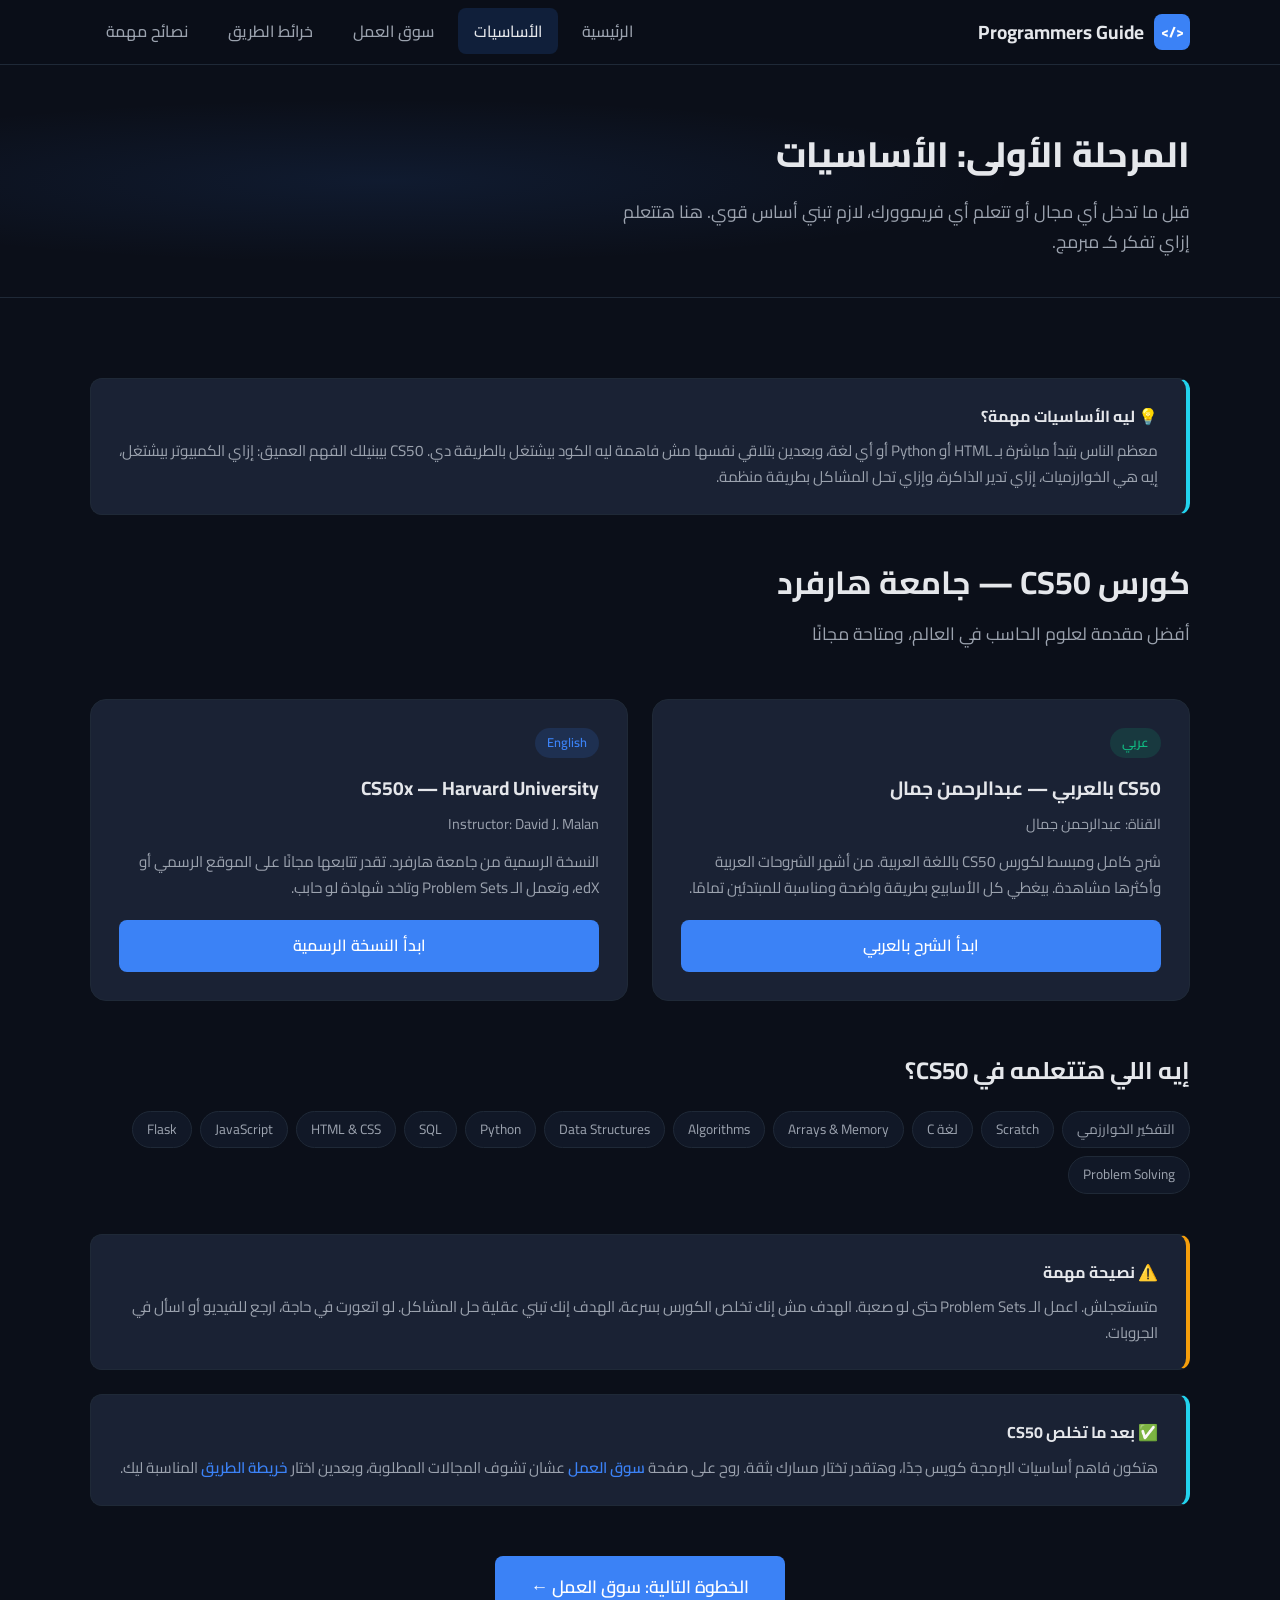
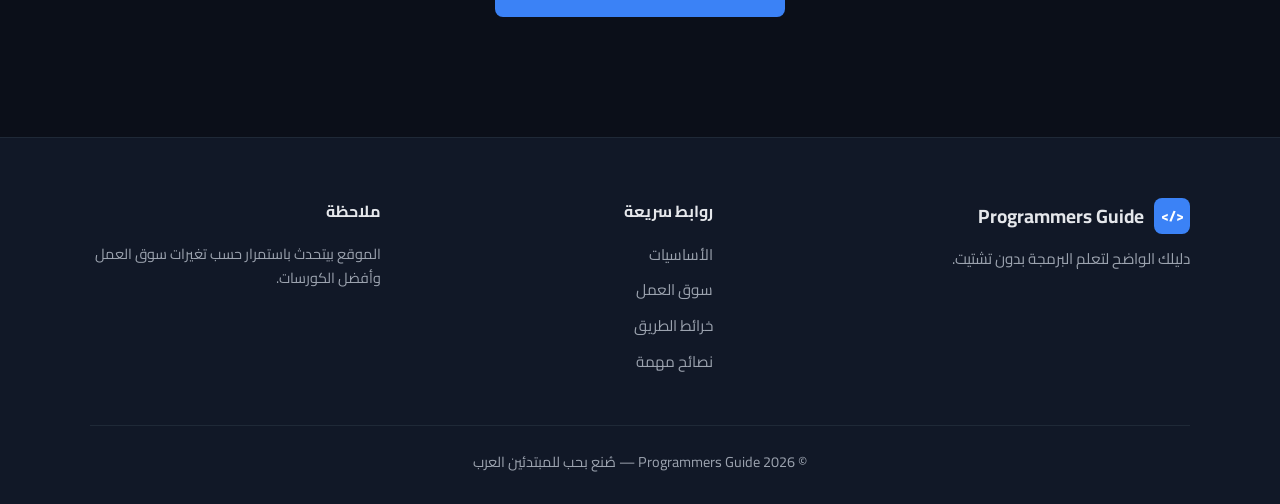
==== basics.html @ ccb194e7 "Initial commit" ====
<!DOCTYPE html>
<html lang="ar" dir="rtl">
<head>
    <meta charset="UTF-8">
    <meta name="viewport" content="width=device-width, initial-scale=1.0">
    <title>الأساسيات | Programmers Guide</title>
    <meta name="description" content="ابدأ رحلتك في البرمجة مع CS50 من جامعة هارفرد. الأساسيات اللي هتبنيلك عقلية المبرمج.">
    <link rel="stylesheet" href="css/style.css">
    <link rel="preconnect" href="https://fonts.googleapis.com">
    <link rel="preconnect" href="https://fonts.gstatic.com" crossorigin>
    <link href="https://fonts.googleapis.com/css2?family=Cairo:wght@400;500;600;700;800&display=swap" rel="stylesheet">
</head>
<body>
    <nav class="navbar">
        <div class="container nav-container">
            <a href="index.html" class="logo">
                <span class="logo-icon">&lt;/&gt;</span>
                <span>Programmers Guide</span>
            </a>
            <button class="menu-toggle" id="menuToggle" aria-label="القائمة">
                <span></span>
                <span></span>
                <span></span>
            </button>
            <ul class="nav-links" id="navLinks">
                <li><a href="index.html">الرئيسية</a></li>
                <li><a href="basics.html" class="active">الأساسيات</a></li>
                <li><a href="market.html">سوق العمل</a></li>
                <li><a href="roadmaps.html">خرائط الطريق</a></li>
                <li><a href="tips.html">نصائح مهمة</a></li>
            </ul>
        </div>
    </nav>

    <header class="page-header">
        <div class="container">
            <h1>المرحلة الأولى: الأساسيات</h1>
            <p>قبل ما تدخل أي مجال أو تتعلم أي فريموورك، لازم تبني أساس قوي. هنا هتتعلم إزاي تفكر كـ مبرمج.</p>
        </div>
    </header>

    <section class="section">
        <div class="container">
            <div class="info-box tip">
                <h4>💡 ليه الأساسيات مهمة؟</h4>
                <p>
                    معظم الناس بتبدأ مباشرة بـ HTML أو Python أو أي لغة، وبعدين بتلاقي نفسها مش فاهمة ليه الكود بيشتغل بالطريقة دي.
                    CS50 بيبنيلك الفهم العميق: إزاي الكمبيوتر بيشتغل، إيه هي الخوارزميات، إزاي تدير الذاكرة، وإزاي تحل المشاكل بطريقة منظمة.
                </p>
            </div>

            <div class="section-header" style="text-align: right; margin-top: 40px;">
                <h2>كورس CS50 — جامعة هارفرد</h2>
                <p>أفضل مقدمة لعلوم الحاسب في العالم، ومتاحة مجانًا</p>
            </div>

            <div class="courses-grid">
                <!-- Arabic Version -->
                <div class="course-card">
                    <span class="course-lang ar">عربي</span>
                    <h3>CS50 بالعربي — عبدالرحمن جمال</h3>
                    <p class="instructor">القناة: عبدالرحمن جمال</p>
                    <p>
                        شرح كامل ومبسط لكورس CS50 باللغة العربية. من أشهر الشروحات العربية وأكثرها مشاهدة.
                        بيغطي كل الأسابيع بطريقة واضحة ومناسبة للمبتدئين تمامًا.
                    </p>
                    <a href="https://www.youtube.com/playlist?list=PLknwEmKsW8OvMsFbU9zo8oJCprAsgc4LO" target="_blank" rel="noopener" class="btn btn-primary">
                        ابدأ الشرح بالعربي
                    </a>
                </div>

                <!-- English Version -->
                <div class="course-card">
                    <span class="course-lang en">English</span>
                    <h3>CS50x — Harvard University</h3>
                    <p class="instructor">Instructor: David J. Malan</p>
                    <p>
                        النسخة الرسمية من جامعة هارفرد. تقدر تتابعها مجانًا على الموقع الرسمي أو edX،
                        وتعمل الـ Problem Sets وتاخد شهادة لو حابب.
                    </p>
                    <a href="https://cs50.harvard.edu/x/" target="_blank" rel="noopener" class="btn btn-primary">
                        ابدأ النسخة الرسمية
                    </a>
                </div>
            </div>

            <div style="margin-top: 50px;">
                <h2 style="margin-bottom: 20px;">إيه اللي هتتعلمه في CS50؟</h2>
                <div class="skills-list">
                    <span class="skill-tag">التفكير الخوارزمي</span>
                    <span class="skill-tag">Scratch</span>
                    <span class="skill-tag">لغة C</span>
                    <span class="skill-tag">Arrays & Memory</span>
                    <span class="skill-tag">Algorithms</span>
                    <span class="skill-tag">Data Structures</span>
                    <span class="skill-tag">Python</span>
                    <span class="skill-tag">SQL</span>
                    <span class="skill-tag">HTML & CSS</span>
                    <span class="skill-tag">JavaScript</span>
                    <span class="skill-tag">Flask</span>
                    <span class="skill-tag">Problem Solving</span>
                </div>
            </div>

            <div class="info-box warning" style="margin-top: 40px;">
                <h4>⚠️ نصيحة مهمة</h4>
                <p>
                    متستعجلش. اعمل الـ Problem Sets حتى لو صعبة. الهدف مش إنك تخلص الكورس بسرعة، 
                    الهدف إنك تبني عقلية حل المشاكل. لو اتعورت في حاجة، ارجع للفيديو أو اسأل في الجروبات.
                </p>
            </div>

            <div class="info-box tip" style="margin-top: 20px;">
                <h4>✅ بعد ما تخلص CS50</h4>
                <p>
                    هتكون فاهم أساسيات البرمجة كويس جدًا، وهتقدر تختار مسارك بثقة.
                    روح على صفحة <a href="market.html" style="color: var(--primary); font-weight: 600;">سوق العمل</a> 
                    عشان تشوف المجالات المطلوبة، وبعدين اختار 
                    <a href="roadmaps.html" style="color: var(--primary); font-weight: 600;">خريطة الطريق</a> المناسبة ليك.
                </p>
            </div>

            <div class="center-btn" style="margin-top: 50px;">
                <a href="market.html" class="btn btn-primary btn-lg">الخطوة التالية: سوق العمل ←</a>
            </div>
        </div>
    </section>

    <footer class="footer">
        <div class="container">
            <div class="footer-content">
                <div class="footer-brand">
                    <a href="index.html" class="logo">
                        <span class="logo-icon">&lt;/&gt;</span>
                        <span>Programmers Guide</span>
                    </a>
                    <p>دليلك الواضح لتعلم البرمجة بدون تشتيت.</p>
                </div>
                <div class="footer-links">
                    <h4>روابط سريعة</h4>
                    <ul>
                        <li><a href="basics.html">الأساسيات</a></li>
                        <li><a href="market.html">سوق العمل</a></li>
                        <li><a href="roadmaps.html">خرائط الطريق</a></li>
                        <li><a href="tips.html">نصائح مهمة</a></li>
                    </ul>
                </div>
                <div class="footer-note">
                    <h4>ملاحظة</h4>
                    <p>الموقع بيتحدث باستمرار حسب تغيرات سوق العمل وأفضل الكورسات.</p>
                </div>
            </div>
            <div class="footer-bottom">
                <p>© 2026 Programmers Guide — صُنع بحب للمبتدئين العرب</p>
            </div>
        </div>
    </footer>

    <script src="js/main.js"></script>
</body>
</html>
---- css/style.css ----
/* ===== Reset & Base ===== */
*,
*::before,
*::after {
    margin: 0;
    padding: 0;
    box-sizing: border-box;
}

:root {
    --bg: #0b0f19;
    --bg-soft: #111827;
    --bg-card: #1a2234;
    --bg-card-hover: #1f2a40;
    --text: #e5e7eb;
    --text-muted: #9ca3af;
    --primary: #3b82f6;
    --primary-hover: #2563eb;
    --primary-soft: rgba(59, 130, 246, 0.15);
    --accent: #22d3ee;
    --success: #10b981;
    --warning: #f59e0b;
    --border: #1f2937;
    --radius: 12px;
    --radius-lg: 16px;
    --shadow: 0 4px 24px rgba(0, 0, 0, 0.3);
    --font: 'Cairo', sans-serif;
}

html {
    scroll-behavior: smooth;
}

body {
    font-family: var(--font);
    background: var(--bg);
    color: var(--text);
    line-height: 1.7;
    min-height: 100vh;
}

a {
    text-decoration: none;
    color: inherit;
    transition: color 0.2s;
}

ul {
    list-style: none;
}

img {
    max-width: 100%;
    display: block;
}

.container {
    width: 100%;
    max-width: 1140px;
    margin: 0 auto;
    padding: 0 20px;
}

/* ===== Buttons ===== */
.btn {
    display: inline-flex;
    align-items: center;
    justify-content: center;
    gap: 8px;
    padding: 12px 28px;
    border-radius: 8px;
    font-family: var(--font);
    font-weight: 600;
    font-size: 1rem;
    border: none;
    cursor: pointer;
    transition: all 0.25s ease;
}

.btn-primary {
    background: var(--primary);
    color: #fff;
}

.btn-primary:hover {
    background: var(--primary-hover);
    transform: translateY(-2px);
    box-shadow: 0 6px 20px rgba(59, 130, 246, 0.35);
}

.btn-secondary {
    background: transparent;
    color: var(--text);
    border: 1.5px solid var(--border);
}

.btn-secondary:hover {
    border-color: var(--primary);
    color: var(--primary);
}

.btn-lg {
    padding: 16px 36px;
    font-size: 1.1rem;
}

.btn-outline {
    background: transparent;
    border: 1.5px solid var(--primary);
    color: var(--primary);
}

.btn-outline:hover {
    background: var(--primary);
    color: #fff;
}

/* ===== Navbar ===== */
.navbar {
    position: sticky;
    top: 0;
    z-index: 1000;
    background: rgba(11, 15, 25, 0.9);
    backdrop-filter: blur(12px);
    border-bottom: 1px solid var(--border);
    padding: 14px 0;
}

.nav-container {
    display: flex;
    align-items: center;
    justify-content: space-between;
}

.logo {
    display: flex;
    align-items: center;
    gap: 10px;
    font-weight: 700;
    font-size: 1.2rem;
}

.logo-icon {
    background: var(--primary);
    color: #fff;
    width: 36px;
    height: 36px;
    border-radius: 8px;
    display: flex;
    align-items: center;
    justify-content: center;
    font-size: 0.9rem;
    font-weight: 800;
}

.nav-links {
    display: flex;
    align-items: center;
    gap: 8px;
}

.nav-links a {
    padding: 8px 16px;
    border-radius: 8px;
    font-weight: 500;
    color: var(--text-muted);
    transition: all 0.2s;
}

.nav-links a:hover,
.nav-links a.active {
    color: var(--text);
    background: var(--primary-soft);
}

.menu-toggle {
    display: none;
    flex-direction: column;
    gap: 5px;
    background: none;
    border: none;
    cursor: pointer;
    padding: 6px;
}

.menu-toggle span {
    display: block;
    width: 24px;
    height: 2px;
    background: var(--text);
    border-radius: 2px;
    transition: all 0.3s;
}

/* ===== Hero ===== */
.hero {
    padding: 80px 0 100px;
    background: 
        radial-gradient(ellipse at 20% 50%, rgba(59, 130, 246, 0.12) 0%, transparent 50%),
        radial-gradient(ellipse at 80% 20%, rgba(34, 211, 238, 0.08) 0%, transparent 40%);
}

.hero-content {
    text-align: center;
    max-width: 780px;
    margin: 0 auto;
}

.hero-badge {
    display: inline-block;
    background: var(--primary-soft);
    color: var(--primary);
    padding: 6px 16px;
    border-radius: 50px;
    font-size: 0.9rem;
    font-weight: 600;
    margin-bottom: 24px;
}

.hero h1 {
    font-size: clamp(2.2rem, 5vw, 3.4rem);
    font-weight: 800;
    line-height: 1.3;
    margin-bottom: 20px;
}

.hero-desc {
    font-size: 1.15rem;
    color: var(--text-muted);
    margin-bottom: 36px;
    line-height: 1.8;
}

.hero-btns {
    display: flex;
    gap: 16px;
    justify-content: center;
    flex-wrap: wrap;
}

/* ===== Sections ===== */
.section {
    padding: 80px 0;
}

.section-header {
    text-align: center;
    margin-bottom: 50px;
}

.section-header h2 {
    font-size: 2rem;
    font-weight: 700;
    margin-bottom: 10px;
}

.section-header p {
    color: var(--text-muted);
    font-size: 1.1rem;
}

/* ===== How it works ===== */
.steps {
    display: grid;
    grid-template-columns: repeat(3, 1fr);
    gap: 24px;
}

.step-card {
    background: var(--bg-card);
    border: 1px solid var(--border);
    border-radius: var(--radius-lg);
    padding: 32px 28px;
    transition: all 0.3s;
}

.step-card:hover {
    border-color: var(--primary);
    transform: translateY(-4px);
    box-shadow: var(--shadow);
}

.step-number {
    font-size: 2rem;
    font-weight: 800;
    color: var(--primary);
    opacity: 0.5;
    margin-bottom: 16px;
}

.step-card h3 {
    font-size: 1.25rem;
    margin-bottom: 12px;
}

.step-card p {
    color: var(--text-muted);
    font-size: 0.95rem;
    margin-bottom: 20px;
}

.step-link {
    color: var(--primary);
    font-weight: 600;
    font-size: 0.95rem;
}

.step-link:hover {
    color: var(--accent);
}

/* ===== Why Section ===== */
.why-section {
    background: var(--bg-soft);
}

.why-grid {
    display: grid;
    grid-template-columns: 1.3fr 1fr;
    gap: 48px;
    align-items: center;
}

.why-content h2 {
    font-size: 1.9rem;
    margin-bottom: 32px;
}

.why-list {
    display: flex;
    flex-direction: column;
    gap: 24px;
}

.why-list li {
    display: flex;
    gap: 16px;
}

.check {
    flex-shrink: 0;
    width: 28px;
    height: 28px;
    background: rgba(16, 185, 129, 0.15);
    color: var(--success);
    border-radius: 50%;
    display: flex;
    align-items: center;
    justify-content: center;
    font-weight: 700;
    font-size: 0.9rem;
}

.why-list strong {
    display: block;
    margin-bottom: 4px;
}

.why-list p {
    color: var(--text-muted);
    font-size: 0.95rem;
}

.why-card {
    background: linear-gradient(135deg, var(--bg-card), #1e293b);
    border: 1px solid var(--border);
    border-radius: var(--radius-lg);
    padding: 40px 32px;
}

.quote p {
    font-size: 1.2rem;
    font-weight: 500;
    line-height: 1.8;
    margin-bottom: 16px;
}

.quote span {
    color: var(--text-muted);
    font-size: 0.9rem;
}

/* ===== Paths Preview ===== */
.paths-grid {
    display: grid;
    grid-template-columns: repeat(4, 1fr);
    gap: 20px;
    margin-bottom: 40px;
}

.path-card {
    background: var(--bg-card);
    border: 1px solid var(--border);
    border-radius: var(--radius);
    padding: 28px 22px;
    text-align: center;
    transition: all 0.3s;
    position: relative;
}

.path-card:hover {
    border-color: var(--primary);
    transform: translateY(-4px);
    background: var(--bg-card-hover);
}

.path-icon {
    font-size: 2.2rem;
    margin-bottom: 14px;
}

.path-card h3 {
    font-size: 1.1rem;
    margin-bottom: 6px;
}

.path-card p {
    color: var(--text-muted);
    font-size: 0.85rem;
    margin-bottom: 14px;
}

.path-tag {
    display: inline-block;
    background: var(--primary-soft);
    color: var(--primary);
    font-size: 0.75rem;
    font-weight: 600;
    padding: 4px 12px;
    border-radius: 50px;
}

.path-tag.hot {
    background: rgba(245, 158, 11, 0.15);
    color: var(--warning);
}

.center-btn {
    text-align: center;
}

/* ===== CTA ===== */
.cta-section {
    padding-top: 40px;
}

.cta-box {
    background: linear-gradient(135deg, #1e3a5f, #1a2234);
    border: 1px solid rgba(59, 130, 246, 0.3);
    border-radius: var(--radius-lg);
    padding: 60px 40px;
    text-align: center;
}

.cta-box h2 {
    font-size: 1.9rem;
    margin-bottom: 12px;
}

.cta-box p {
    color: var(--text-muted);
    margin-bottom: 28px;
    font-size: 1.1rem;
}

/* ===== Footer ===== */
.footer {
    background: var(--bg-soft);
    border-top: 1px solid var(--border);
    padding: 60px 0 30px;
    margin-top: 40px;
}

.footer-content {
    display: grid;
    grid-template-columns: 1.5fr 1fr 1fr;
    gap: 40px;
    margin-bottom: 40px;
}

.footer-brand p {
    color: var(--text-muted);
    margin-top: 12px;
    font-size: 0.95rem;
}

.footer-links h4,
.footer-note h4 {
    font-size: 1rem;
    margin-bottom: 16px;
    color: var(--text);
}

.footer-links a {
    color: var(--text-muted);
    display: block;
    margin-bottom: 10px;
    font-size: 0.95rem;
}

.footer-links a:hover {
    color: var(--primary);
}

.footer-note p {
    color: var(--text-muted);
    font-size: 0.9rem;
}

.footer-bottom {
    border-top: 1px solid var(--border);
    padding-top: 24px;
    text-align: center;
}

.footer-bottom p {
    color: var(--text-muted);
    font-size: 0.9rem;
}

/* ===== Page Header (for inner pages) ===== */
.page-header {
    padding: 60px 0 40px;
    background: 
        radial-gradient(ellipse at 30% 50%, rgba(59, 130, 246, 0.1) 0%, transparent 50%);
    border-bottom: 1px solid var(--border);
}

.page-header h1 {
    font-size: 2.2rem;
    font-weight: 800;
    margin-bottom: 12px;
}

.page-header p {
    color: var(--text-muted);
    font-size: 1.1rem;
    max-width: 600px;
}

/* ===== Course Cards ===== */
.courses-grid {
    display: grid;
    grid-template-columns: repeat(2, 1fr);
    gap: 24px;
}

.course-card {
    background: var(--bg-card);
    border: 1px solid var(--border);
    border-radius: var(--radius-lg);
    padding: 28px;
    transition: all 0.3s;
}

.course-card:hover {
    border-color: var(--primary);
}

.course-lang {
    display: inline-block;
    font-size: 0.8rem;
    font-weight: 600;
    padding: 4px 12px;
    border-radius: 50px;
    margin-bottom: 14px;
}

.course-lang.ar {
    background: rgba(16, 185, 129, 0.15);
    color: var(--success);
}

.course-lang.en {
    background: rgba(59, 130, 246, 0.15);
    color: var(--primary);
}

.course-card h3 {
    font-size: 1.2rem;
    margin-bottom: 8px;
}

.course-card .instructor {
    color: var(--text-muted);
    font-size: 0.9rem;
    margin-bottom: 12px;
}

.course-card p {
    color: var(--text-muted);
    font-size: 0.95rem;
    margin-bottom: 20px;
}

.course-card .btn {
    width: 100%;
}

/* ===== Info Boxes ===== */
.info-box {
    background: var(--bg-card);
    border: 1px solid var(--border);
    border-radius: var(--radius);
    padding: 24px 28px;
    margin-bottom: 24px;
}

.info-box.tip {
    border-right: 4px solid var(--accent);
}

.info-box.warning {
    border-right: 4px solid var(--warning);
}

.info-box h4 {
    margin-bottom: 8px;
    display: flex;
    align-items: center;
    gap: 8px;
}

.info-box p {
    color: var(--text-muted);
    font-size: 0.95rem;
}

/* ===== Roadmap Cards ===== */
.roadmap-section {
    margin-bottom: 60px;
}

.roadmap-section h2 {
    font-size: 1.6rem;
    margin-bottom: 8px;
    display: flex;
    align-items: center;
    gap: 12px;
}

.roadmap-section .desc {
    color: var(--text-muted);
    margin-bottom: 28px;
}

.skills-list {
    display: flex;
    flex-wrap: wrap;
    gap: 8px;
    margin-bottom: 28px;
}

.skill-tag {
    background: var(--bg-soft);
    border: 1px solid var(--border);
    padding: 6px 14px;
    border-radius: 50px;
    font-size: 0.85rem;
    color: var(--text-muted);
}

/* ===== Market Stats ===== */
.stats-grid {
    display: grid;
    grid-template-columns: repeat(3, 1fr);
    gap: 20px;
    margin-bottom: 40px;
}

.stat-card {
    background: var(--bg-card);
    border: 1px solid var(--border);
    border-radius: var(--radius);
    padding: 24px;
    text-align: center;
}

.stat-card .number {
    font-size: 1.8rem;
    font-weight: 800;
    color: var(--primary);
    margin-bottom: 6px;
}

.stat-card .label {
    color: var(--text-muted);
    font-size: 0.9rem;
}

/* ===== Table ===== */
.table-wrapper {
    overflow-x: auto;
    margin-bottom: 40px;
}

table {
    width: 100%;
    border-collapse: collapse;
    background: var(--bg-card);
    border-radius: var(--radius);
    overflow: hidden;
}

th, td {
    padding: 14px 18px;
    text-align: right;
    border-bottom: 1px solid var(--border);
}

th {
    background: var(--bg-soft);
    font-weight: 600;
    color: var(--text);
}

td {
    color: var(--text-muted);
}

tr:last-child td {
    border-bottom: none;
}

/* ===== Checklist ===== */
.checklist {
    display: flex;
    flex-direction: column;
    gap: 12px;
}

.checklist label {
    display: flex;
    align-items: center;
    gap: 12px;
    background: var(--bg-card);
    border: 1px solid var(--border);
    border-radius: 8px;
    padding: 14px 18px;
    cursor: pointer;
    transition: all 0.2s;
}

.checklist label:hover {
    border-color: var(--primary);
}

.checklist input[type="checkbox"] {
    width: 20px;
    height: 20px;
    accent-color: var(--primary);
    cursor: pointer;
}

.checklist label.checked {
    opacity: 0.6;
}

.checklist label.checked span {
    text-decoration: line-through;
}

/* ===== Responsive ===== */
@media (max-width: 900px) {
    .steps {
        grid-template-columns: 1fr;
    }

    .why-grid {
        grid-template-columns: 1fr;
    }

    .paths-grid {
        grid-template-columns: repeat(2, 1fr);
    }

    .footer-content {
        grid-template-columns: 1fr;
    }

    .courses-grid {
        grid-template-columns: 1fr;
    }

    .stats-grid {
        grid-template-columns: 1fr;
    }
}

@media (max-width: 700px) {
    .menu-toggle {
        display: flex;
    }

    .nav-links {
        position: fixed;
        top: 65px;
        right: 0;
        left: 0;
        background: var(--bg-soft);
        flex-direction: column;
        padding: 20px;
        border-bottom: 1px solid var(--border);
        transform: translateY(-150%);
        opacity: 0;
        transition: all 0.3s;
        gap: 4px;
    }

    .nav-links.open {
        transform: translateY(0);
        opacity: 1;
    }

    .nav-links a {
        width: 100%;
        padding: 12px 16px;
    }

    .paths-grid {
        grid-template-columns: 1fr;
    }

    .hero {
        padding: 50px 0 70px;
    }

    .section {
        padding: 50px 0;
    }

    .cta-box {
        padding: 40px 24px;
    }
}
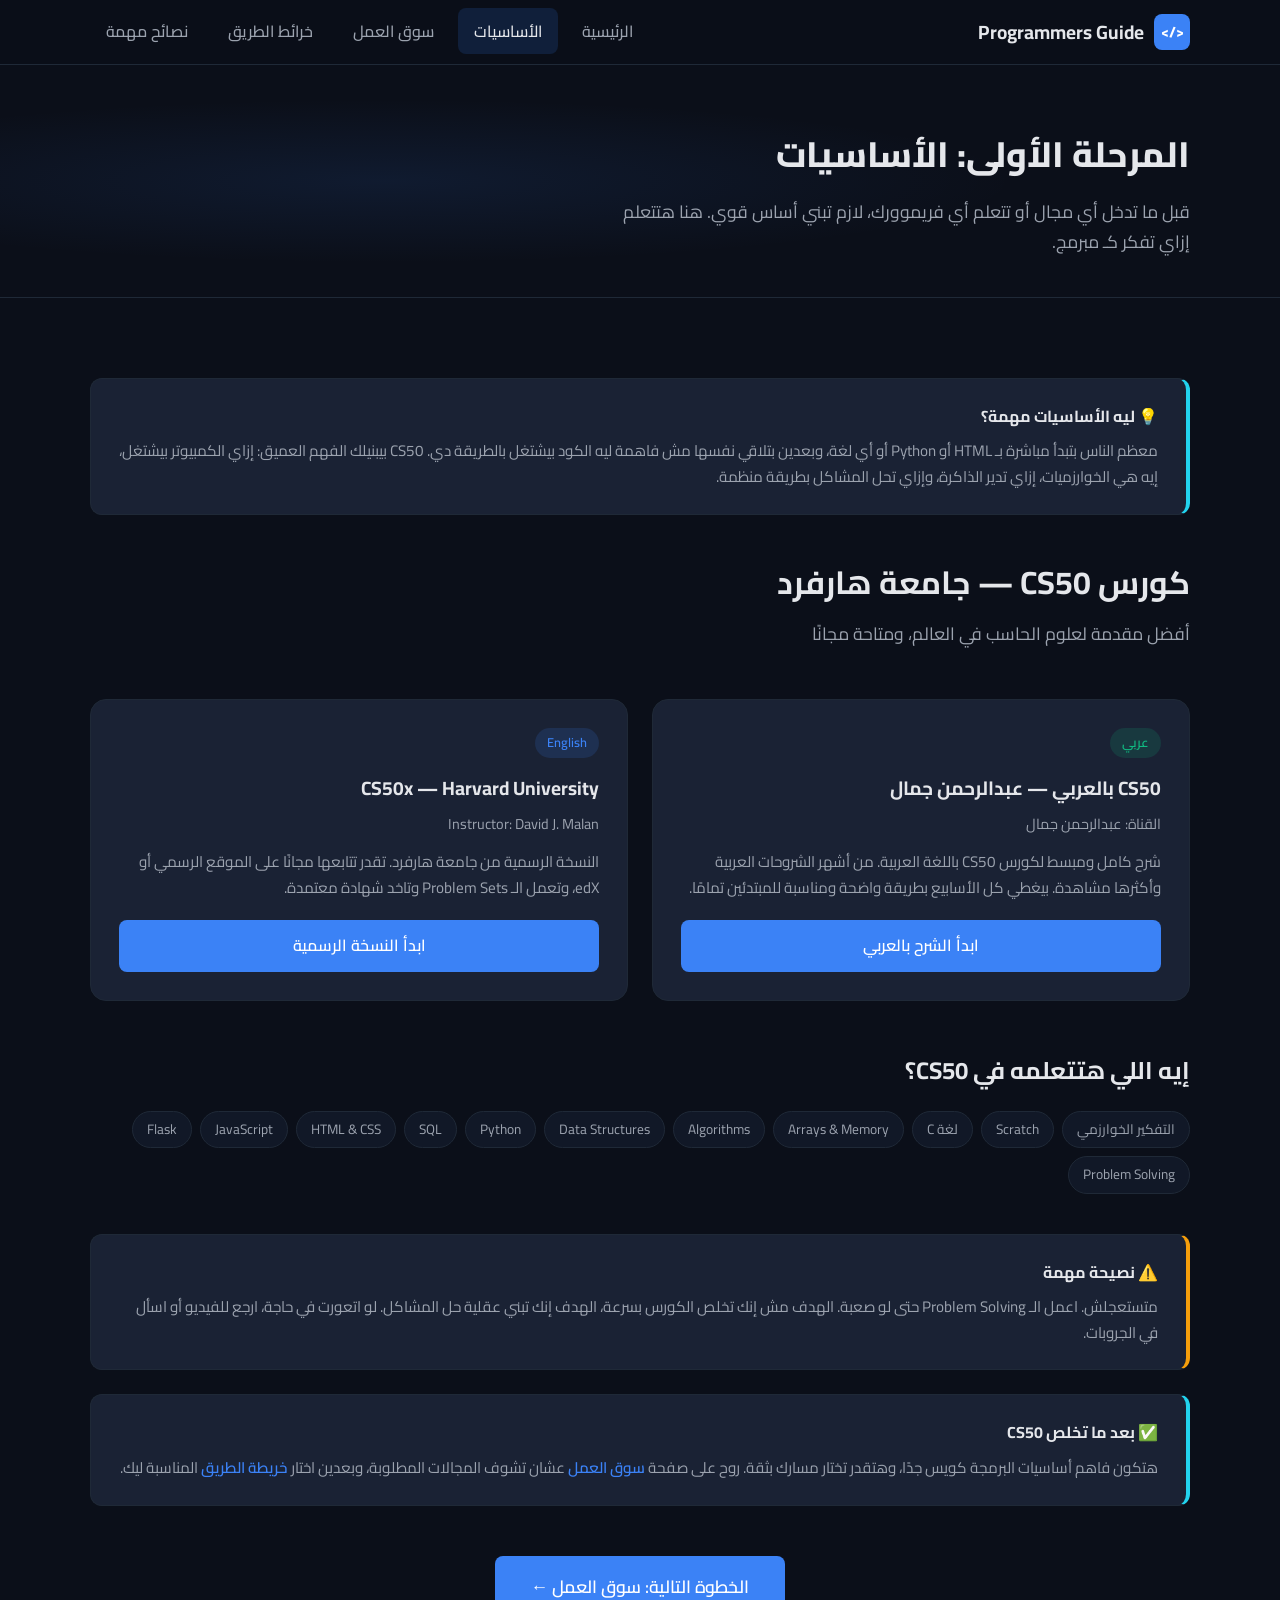
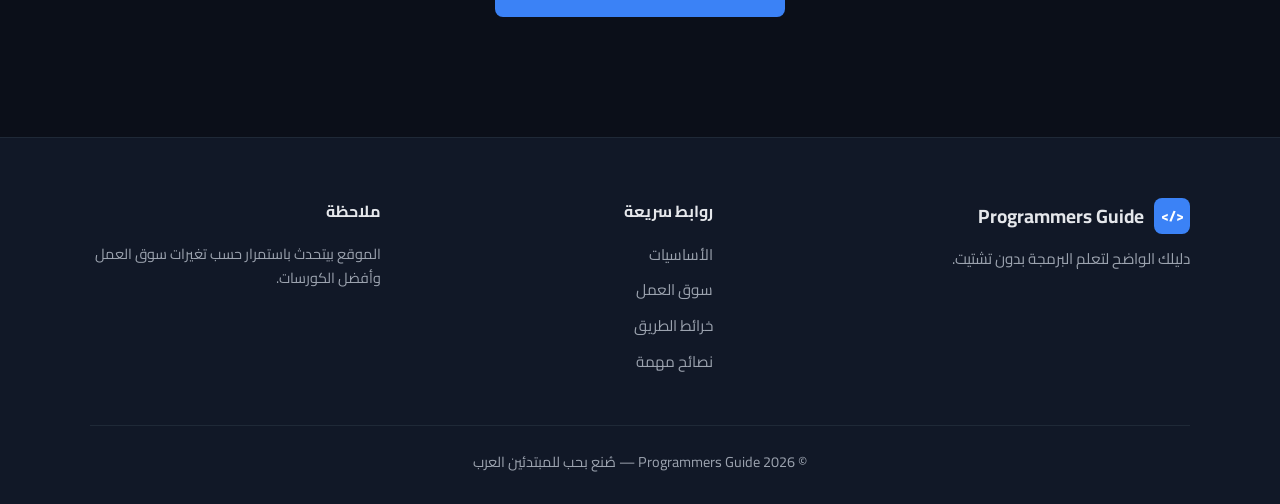
==== commit 80db00ef: "commit_2" ====
--- a/basics.html
+++ b/basics.html
@@ -76,7 +76,7 @@
                     <p class="instructor">Instructor: David J. Malan</p>
                     <p>
                         النسخة الرسمية من جامعة هارفرد. تقدر تتابعها مجانًا على الموقع الرسمي أو edX،
-                        وتعمل الـ Problem Sets وتاخد شهادة لو حابب.
+                        وتعمل الـ Problem Sets وتاخد شهادة معتمدة.
                     </p>
                     <a href="https://cs50.harvard.edu/x/" target="_blank" rel="noopener" class="btn btn-primary">
                         ابدأ النسخة الرسمية
@@ -105,7 +105,7 @@
             <div class="info-box warning" style="margin-top: 40px;">
                 <h4>⚠️ نصيحة مهمة</h4>
                 <p>
-                    متستعجلش. اعمل الـ Problem Sets حتى لو صعبة. الهدف مش إنك تخلص الكورس بسرعة، 
+                    متستعجلش. اعمل الـ Problem Solving حتى لو صعبة. الهدف مش إنك تخلص الكورس بسرعة، 
                     الهدف إنك تبني عقلية حل المشاكل. لو اتعورت في حاجة، ارجع للفيديو أو اسأل في الجروبات.
                 </p>
             </div>
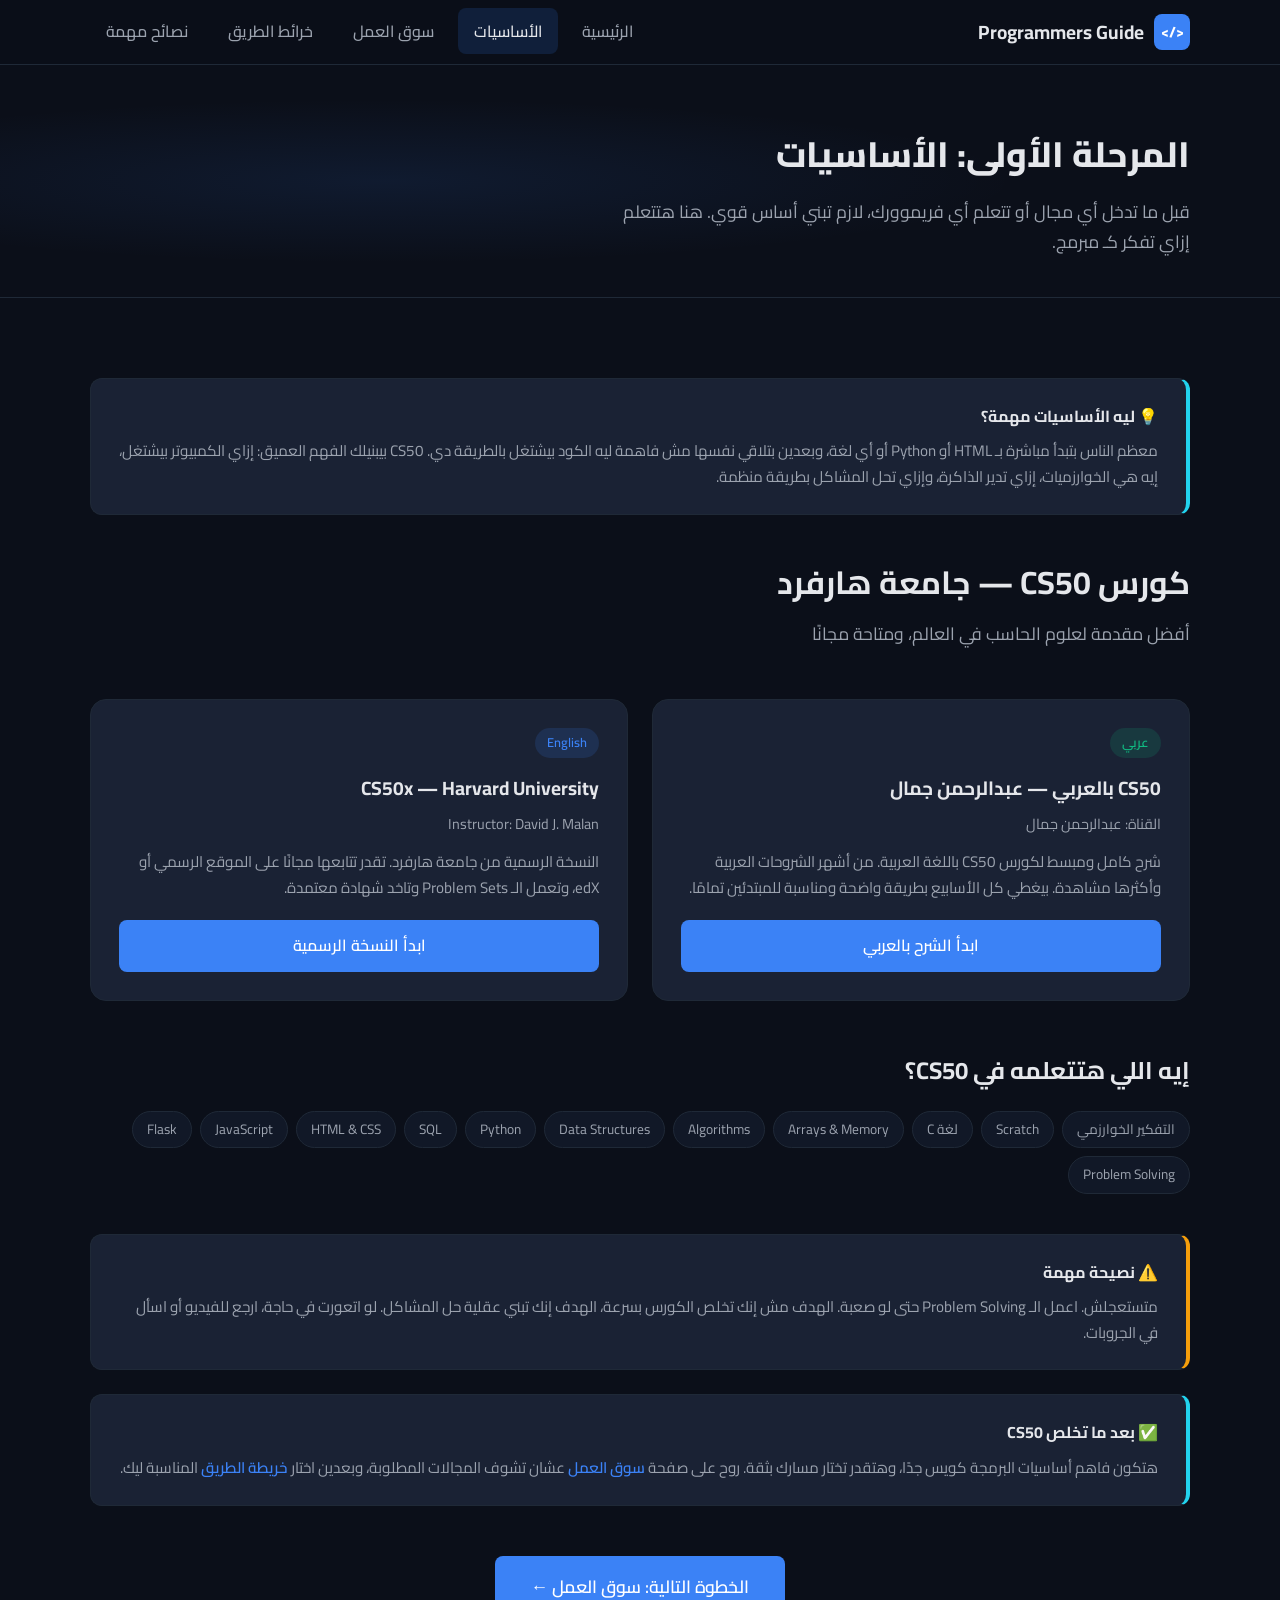
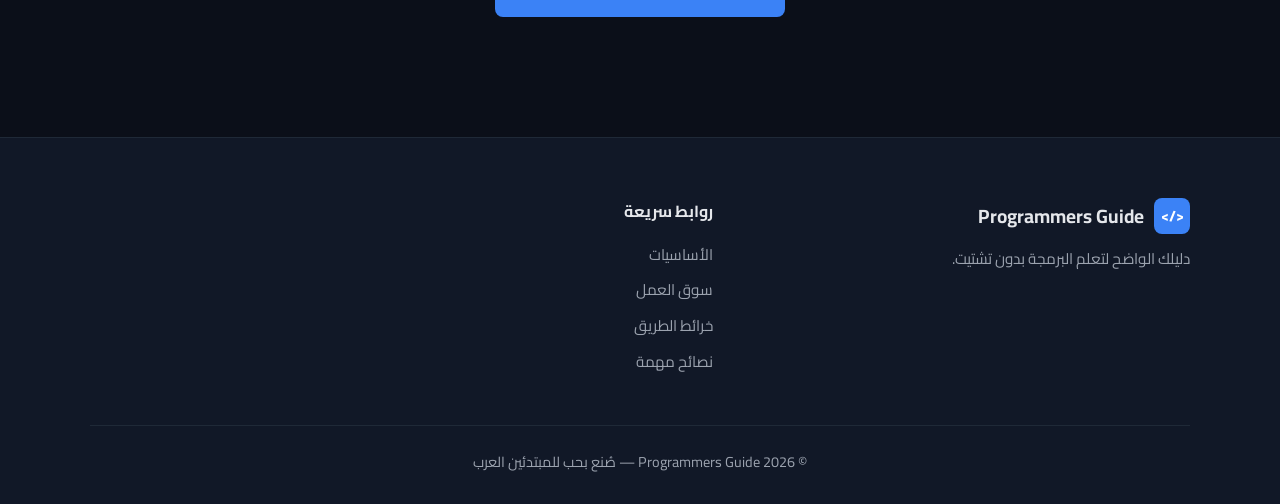
==== commit 4b632483: "commit_changes" ====
--- a/basics.html
+++ b/basics.html
@@ -145,10 +145,7 @@
                         <li><a href="tips.html">نصائح مهمة</a></li>
                     </ul>
                 </div>
-                <div class="footer-note">
-                    <h4>ملاحظة</h4>
-                    <p>الموقع بيتحدث باستمرار حسب تغيرات سوق العمل وأفضل الكورسات.</p>
-                </div>
+                
             </div>
             <div class="footer-bottom">
                 <p>© 2026 Programmers Guide — صُنع بحب للمبتدئين العرب</p>
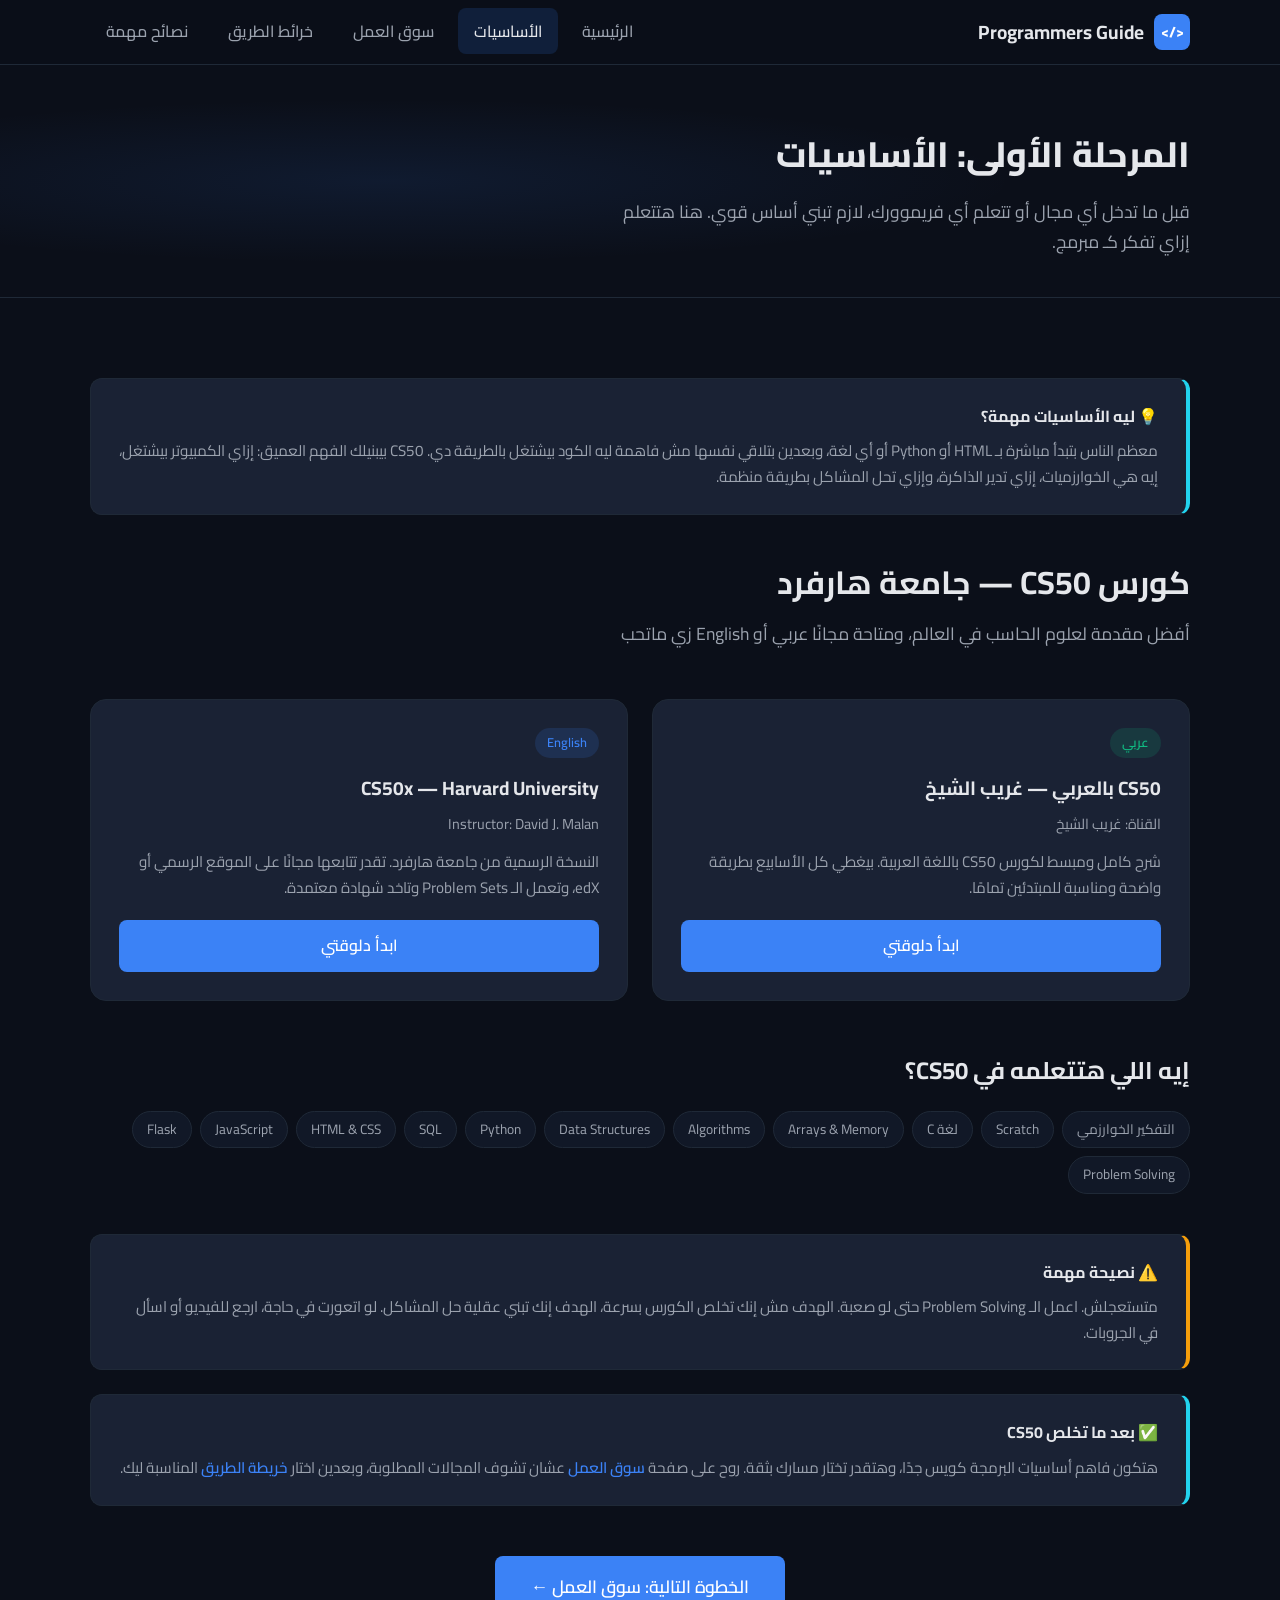
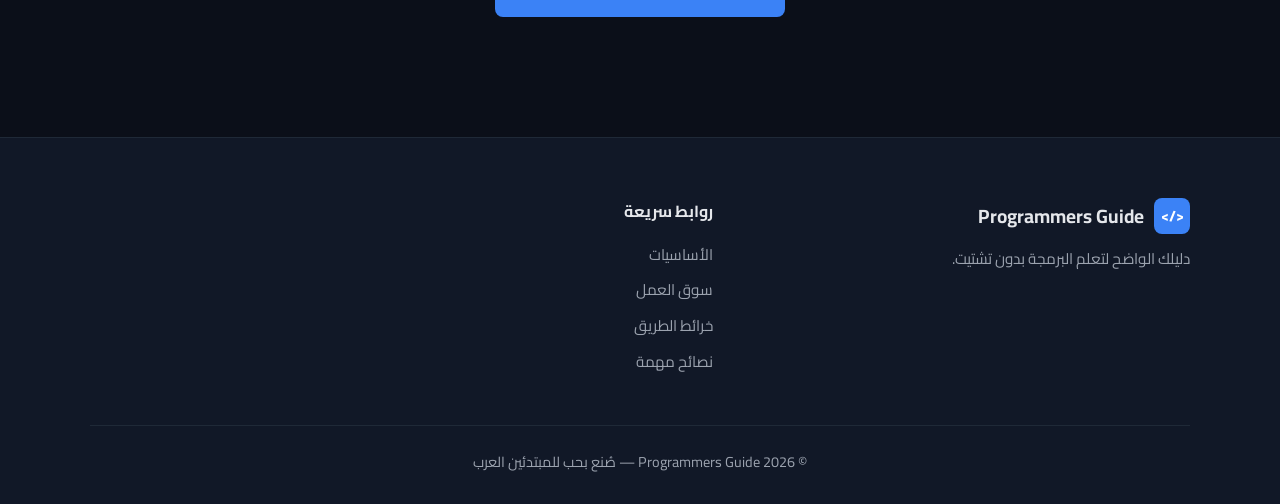
==== commit cecb3a70: "Update basics.html" ====
--- a/basics.html
+++ b/basics.html
@@ -51,21 +51,21 @@
 
             <div class="section-header" style="text-align: right; margin-top: 40px;">
                 <h2>كورس CS50 — جامعة هارفرد</h2>
-                <p>أفضل مقدمة لعلوم الحاسب في العالم، ومتاحة مجانًا</p>
+                <p> أفضل مقدمة لعلوم الحاسب في العالم، ومتاحة مجانًا عربي أو English زي ماتحب</p>
             </div>
 
             <div class="courses-grid">
                 <!-- Arabic Version -->
                 <div class="course-card">
                     <span class="course-lang ar">عربي</span>
-                    <h3>CS50 بالعربي — عبدالرحمن جمال</h3>
-                    <p class="instructor">القناة: عبدالرحمن جمال</p>
+                    <h3>CS50 بالعربي — غريب الشيخ </h3>
+                    <p class="instructor">القناة: غريب الشيخ</p>
                     <p>
-                        شرح كامل ومبسط لكورس CS50 باللغة العربية. من أشهر الشروحات العربية وأكثرها مشاهدة.
+                        شرح كامل ومبسط لكورس CS50 باللغة العربية.
                         بيغطي كل الأسابيع بطريقة واضحة ومناسبة للمبتدئين تمامًا.
                     </p>
-                    <a href="https://www.youtube.com/playlist?list=PLknwEmKsW8OvMsFbU9zo8oJCprAsgc4LO" target="_blank" rel="noopener" class="btn btn-primary">
-                        ابدأ الشرح بالعربي
+                    <a href="https://youtube.com/playlist?list=PLvGNfY-tFUN_1D3D0WAMlWULl3qnEKHEA&si=RkN4fRGDSpm6iyn4" target="_blank" rel="noopener" class="btn btn-primary">
+                        ابدأ دلوقتي
                     </a>
                 </div>
 
@@ -79,7 +79,7 @@
                         وتعمل الـ Problem Sets وتاخد شهادة معتمدة.
                     </p>
                     <a href="https://cs50.harvard.edu/x/" target="_blank" rel="noopener" class="btn btn-primary">
-                        ابدأ النسخة الرسمية
+                        ابدأ دلوقتي
                     </a>
                 </div>
             </div>
